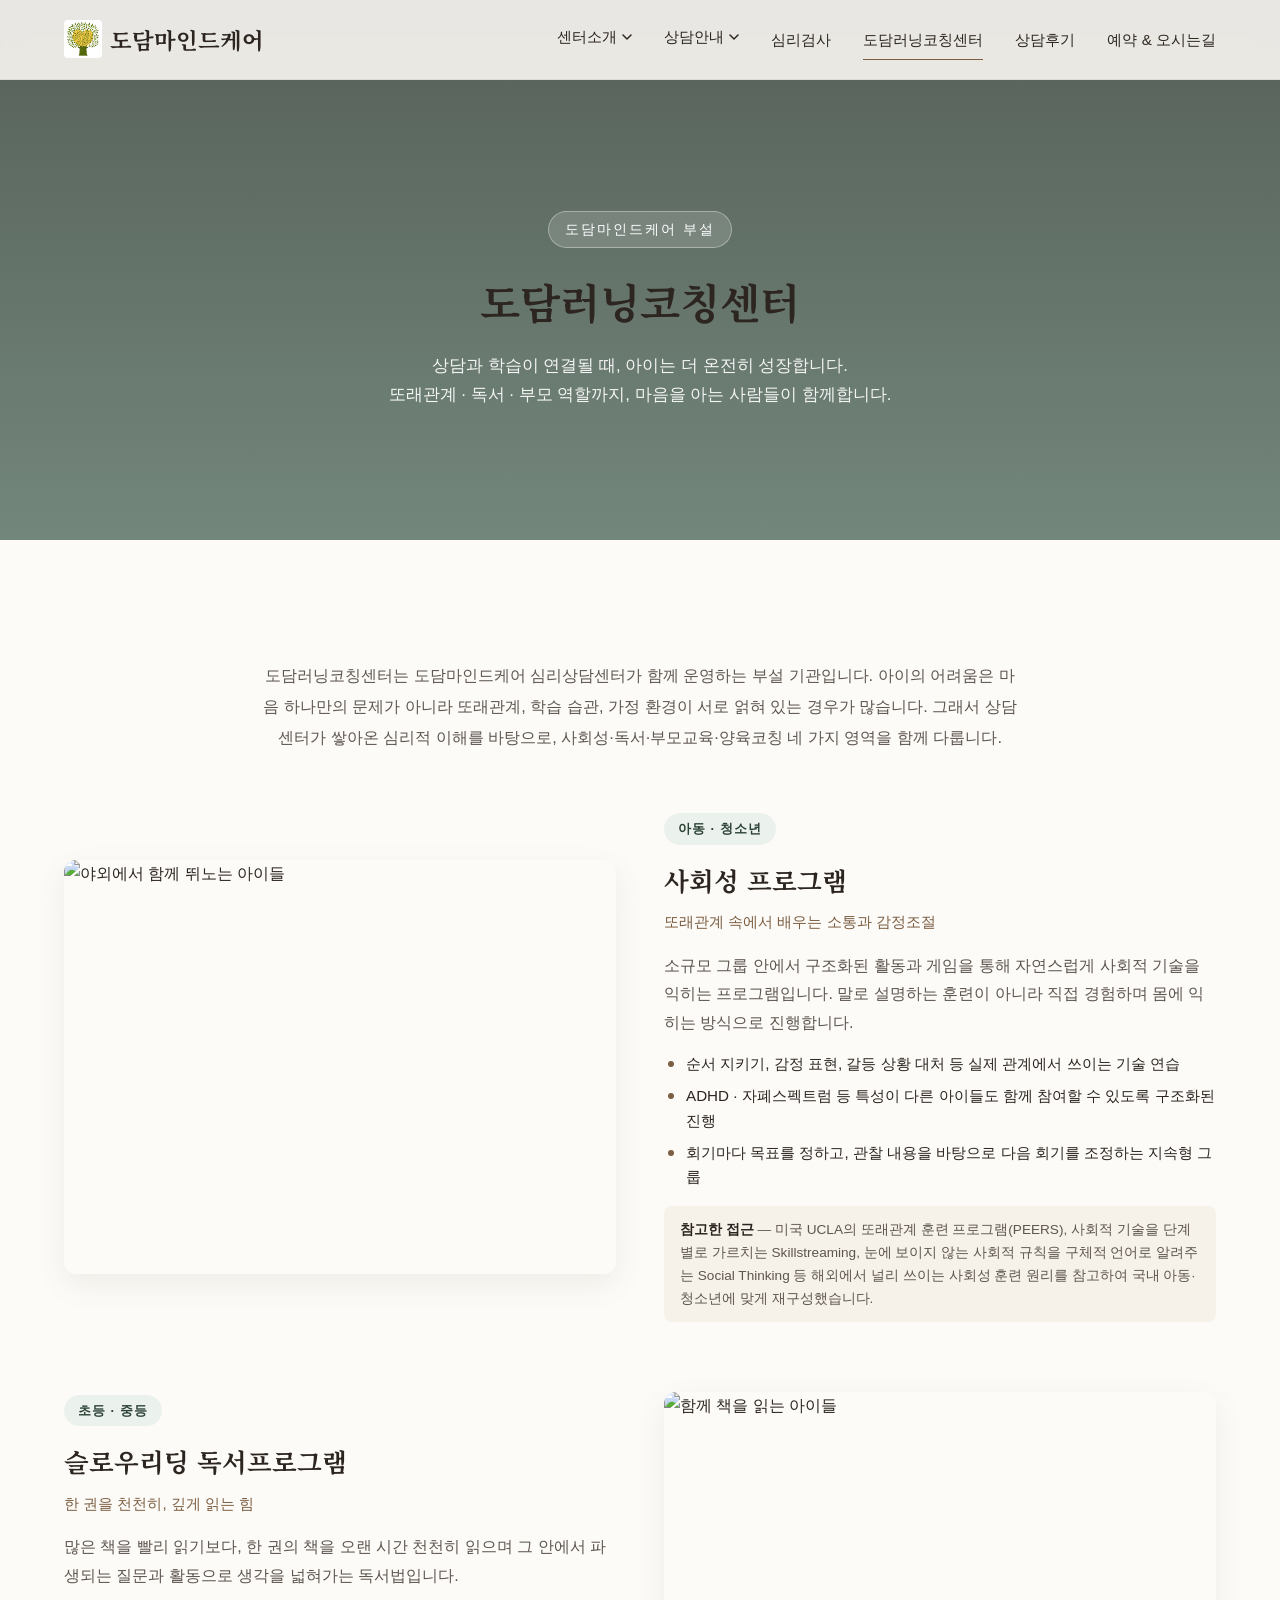
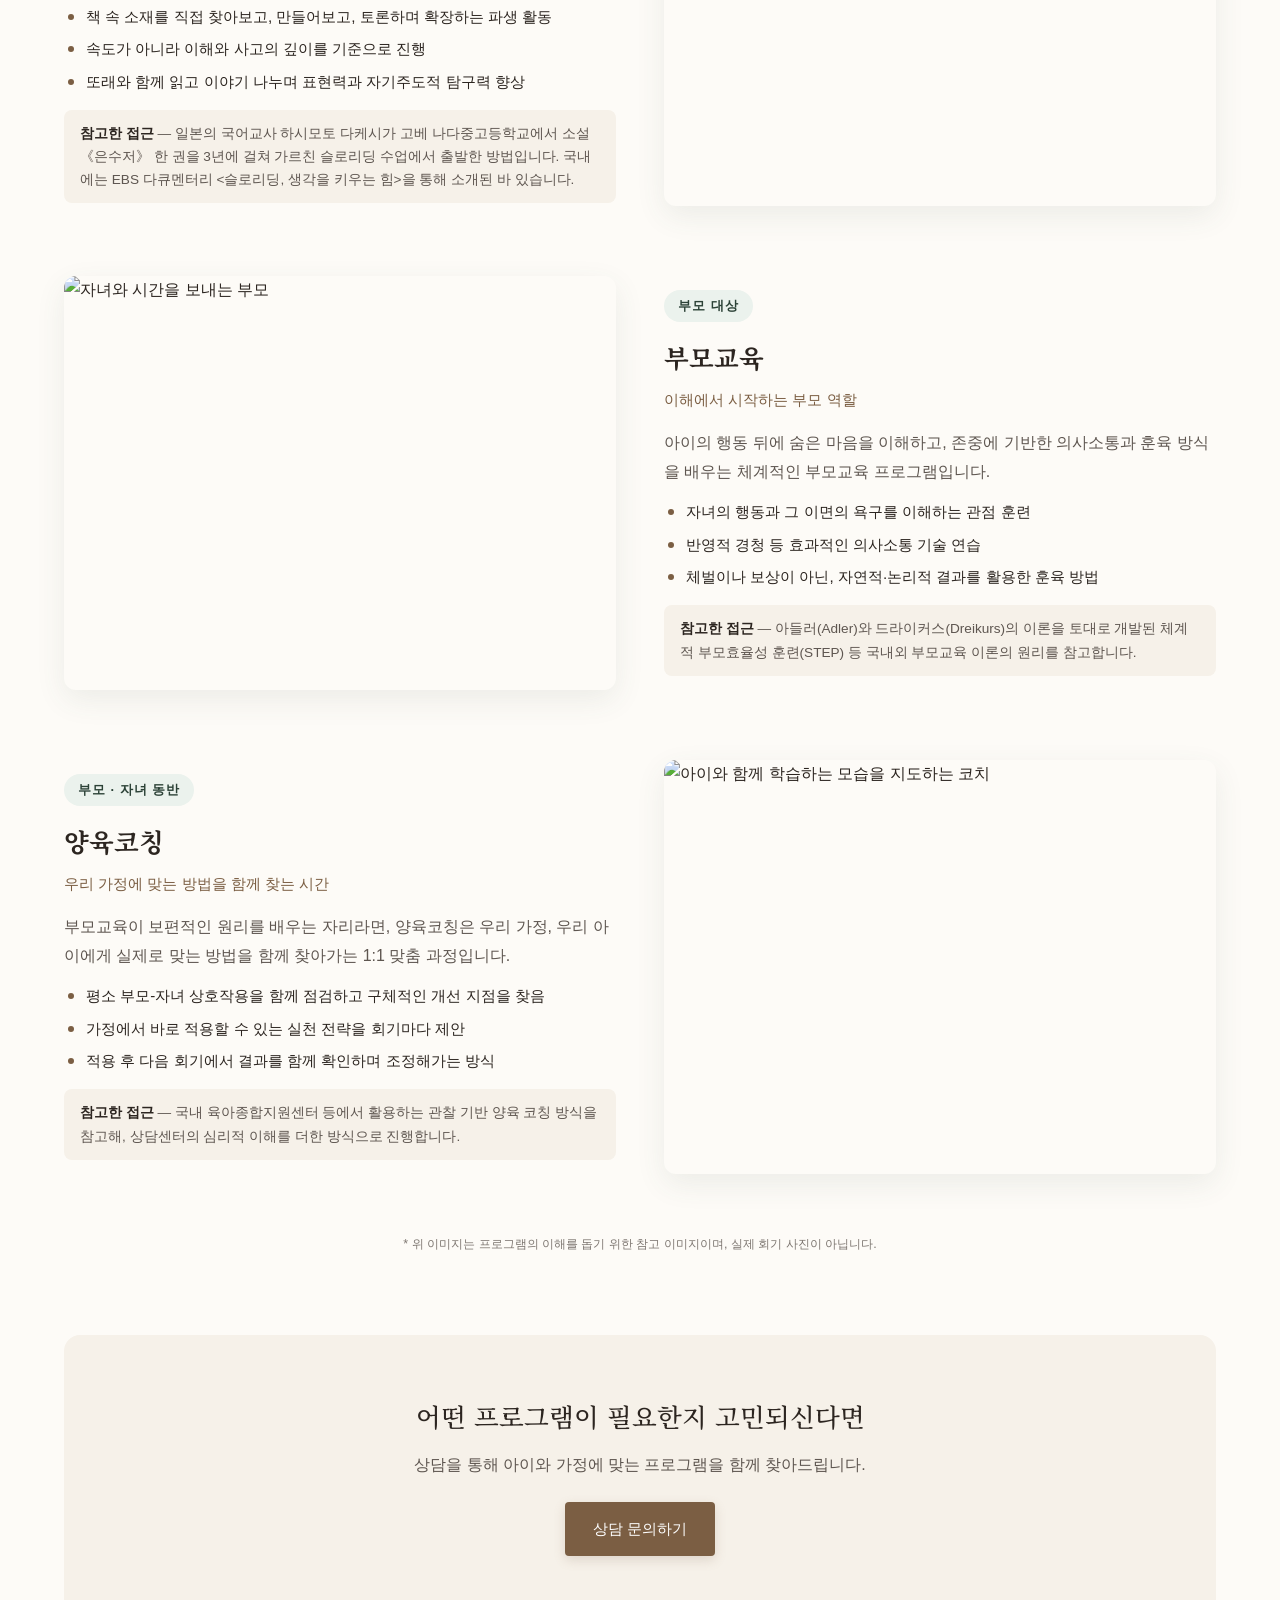
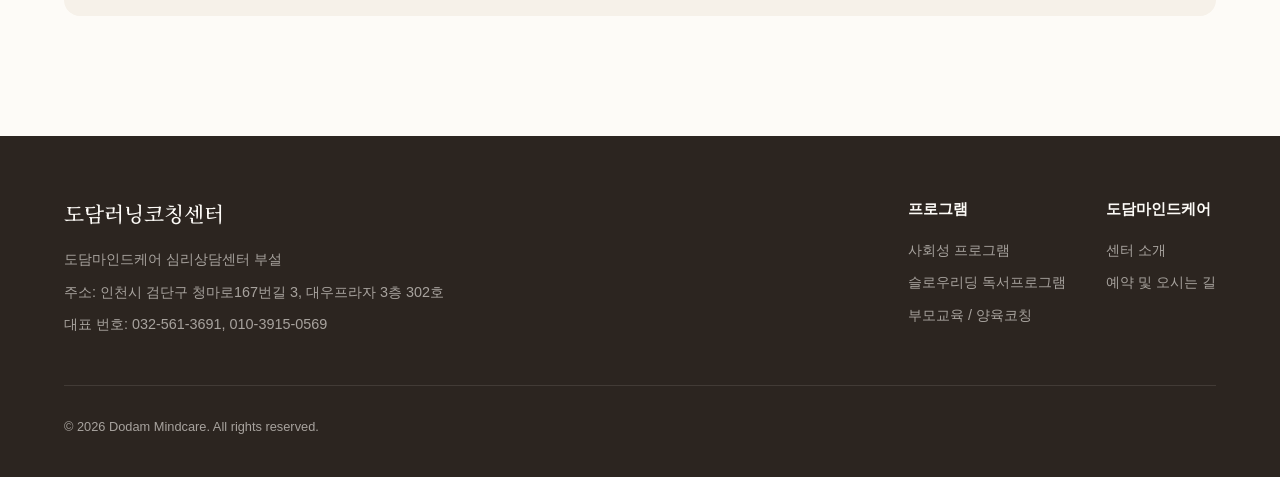
==== learning-coaching/index.html @ 76ae0600 "Add 도담러닝코칭센터 as an affiliate sub-page New page at learning-coaching/index.html introducing the affil" ====
<!DOCTYPE html>
<html lang="ko">
<head>
  <meta charset="UTF-8">
  <meta name="viewport" content="width=device-width, initial-scale=1.0">
  <title>도담러닝코칭센터 | 도담마인드케어 부설</title>
  <meta name="description" content="도담마인드케어 부설 도담러닝코칭센터 - 사회성 프로그램, 슬로우리딩 독서프로그램, 부모교육, 양육코칭">
  <link rel="preconnect" href="https://fonts.googleapis.com">
  <link rel="stylesheet" href="../css/style.css">
  <style>
    .lc-hero {
      height: 60vh;
      min-height: 420px;
      display: flex;
      align-items: center;
      justify-content: center;
      position: relative;
      overflow: hidden;
      padding-top: var(--header-height);
      text-align: center;
    }
    .lc-hero::before {
      content: '';
      position: absolute;
      inset: 0;
      background-image: linear-gradient(rgba(38, 52, 44, 0.78), rgba(62, 90, 76, 0.72)),
                        url('https://images.unsplash.com/photo-1509062522246-3755977927d7?q=80&w=1600&auto=format&fit=crop');
      background-size: cover;
      background-position: center;
    }
    .lc-hero-content {
      position: relative;
      z-index: 1;
      color: #fff;
      max-width: 720px;
      padding: 0 24px;
    }
    .lc-eyebrow {
      display: inline-block;
      font-size: 0.85rem;
      letter-spacing: 2px;
      background: rgba(255,255,255,0.15);
      border: 1px solid rgba(255,255,255,0.35);
      padding: 6px 16px;
      border-radius: 999px;
      margin-bottom: 18px;
      backdrop-filter: blur(4px);
    }
    .lc-hero h1 {
      font-family: 'Noto Serif KR', serif;
      font-size: 2.6rem;
      font-weight: 700;
      margin-bottom: 16px;
      text-wrap: balance;
    }
    .lc-hero p {
      font-size: 1.05rem;
      line-height: 1.7;
      color: rgba(255,255,255,0.92);
    }
    .lc-intro {
      max-width: 760px;
      margin: 0 auto;
      text-align: center;
      color: var(--text-muted);
      font-size: 1.02rem;
      line-height: 1.9;
    }
    .lc-programs {
      display: flex;
      flex-direction: column;
      gap: 70px;
      margin-top: 60px;
    }
    .lc-program {
      display: grid;
      grid-template-columns: 1fr 1fr;
      gap: 48px;
      align-items: center;
    }
    .lc-program.reverse .lc-program-media { order: 2; }
    .lc-program.reverse .lc-program-body { order: 1; }
    .lc-program-media img {
      width: 100%;
      aspect-ratio: 4/3;
      object-fit: cover;
      border-radius: 12px;
      box-shadow: var(--shadow-md);
    }
    .lc-program-tag {
      display: inline-block;
      font-size: 0.8rem;
      font-weight: 600;
      letter-spacing: 1px;
      color: var(--color-sage-dark);
      background: var(--color-sage-light);
      padding: 5px 14px;
      border-radius: 999px;
      margin-bottom: 14px;
    }
    .lc-program-body h3 {
      font-size: 1.6rem;
      font-weight: 700;
      margin-bottom: 6px;
    }
    .lc-program-body .lc-program-sub {
      color: var(--color-wood);
      font-size: 0.95rem;
      font-weight: 500;
      margin-bottom: 16px;
    }
    .lc-program-body p {
      color: var(--text-muted);
      line-height: 1.8;
      margin-bottom: 14px;
    }
    .lc-program-body ul {
      list-style: none;
      padding: 0;
      margin: 0;
    }
    .lc-program-body ul li {
      position: relative;
      padding-left: 22px;
      margin-bottom: 8px;
      color: var(--text-main);
      font-size: 0.95rem;
      line-height: 1.6;
    }
    .lc-program-body ul li::before {
      content: '';
      position: absolute;
      left: 4px;
      top: 9px;
      width: 6px;
      height: 6px;
      border-radius: 50%;
      background-color: var(--color-wood);
    }
    .lc-basis {
      margin-top: 16px;
      padding: 12px 16px;
      background: var(--bg-secondary);
      border-radius: 8px;
      font-size: 0.85rem;
      color: var(--text-muted);
      line-height: 1.7;
    }
    .lc-basis strong { color: var(--text-main); }
    .lc-cta {
      text-align: center;
      margin-top: 80px;
      padding: 60px 24px;
      background: var(--bg-secondary);
      border-radius: 16px;
    }
    .lc-cta h2 {
      font-size: 1.6rem;
      margin-bottom: 12px;
    }
    .lc-cta p {
      color: var(--text-muted);
      margin-bottom: 24px;
    }
    .lc-image-note {
      text-align: center;
      color: var(--text-muted);
      font-size: 0.78rem;
      margin-top: 60px;
      opacity: 0.8;
    }
    @media (max-width: 860px) {
      .lc-program {
        grid-template-columns: 1fr;
      }
      .lc-program.reverse .lc-program-media,
      .lc-program.reverse .lc-program-body {
        order: initial;
      }
      .lc-hero h1 { font-size: 2rem; }
    }
  </style>
</head>
<body>

  <!-- Header / Navigation -->
  <header class="header" id="header">
    <div class="container">
      <div class="brand-group">
        <button class="nav-toggle" id="nav-toggle" aria-label="메뉴 열기">
          <svg width="24" height="24" viewBox="0 0 24 24" fill="none" stroke="currentColor" stroke-width="2" stroke-linecap="round" stroke-linejoin="round"><line x1="3" y1="12" x2="21" y2="12"/><line x1="3" y1="6" x2="21" y2="6"/><line x1="3" y1="18" x2="21" y2="18"/></svg>
        </button>
        <a href="../index.html#hero" class="logo">
          <img src="../logo.png" alt="도담마인드케어 로고" style="height: 38px; width: auto; object-fit: contain; border-radius: 4px;">
          도담마인드케어
        </a>
      </div>
      <nav class="nav" id="nav-menu">
        <div class="nav-group">
          <button type="button" class="nav-group-toggle" aria-expanded="false" aria-haspopup="true">
            센터소개
            <svg class="nav-caret" width="10" height="6" viewBox="0 0 10 6" fill="none"><path d="M1 1l4 4 4-4" stroke="currentColor" stroke-width="1.5" stroke-linecap="round" stroke-linejoin="round"/></svg>
          </button>
          <div class="nav-dropdown">
            <a href="../index.html#intro" class="nav-link nav-dropdown-link">센터소개</a>
            <a href="../index.html#difference" class="nav-link nav-dropdown-link">도담의 차별점</a>
            <a href="../index.html#approach" class="nav-link nav-dropdown-link">상담 접근 방식</a>
            <a href="../index.html#team" class="nav-link nav-dropdown-link">상담진 소개</a>
            <a href="../index.html#gallery" class="nav-link nav-dropdown-link">공간 소개</a>
          </div>
        </div>
        <div class="nav-group">
          <button type="button" class="nav-group-toggle" aria-expanded="false" aria-haspopup="true">
            상담안내
            <svg class="nav-caret" width="10" height="6" viewBox="0 0 10 6" fill="none"><path d="M1 1l4 4 4-4" stroke="currentColor" stroke-width="1.5" stroke-linecap="round" stroke-linejoin="round"/></svg>
          </button>
          <div class="nav-dropdown">
            <a href="../index.html#services" class="nav-link nav-dropdown-link">상담 영역</a>
            <a href="../index.html#program" class="nav-link nav-dropdown-link">프로그램 · 강좌 · 독서모임</a>
          </div>
        </div>
        <a href="../index.html#test" class="nav-link">심리검사</a>
        <a href="index.html" class="nav-link active">도담러닝코칭센터</a>
        <a href="../index.html#reviews" class="nav-link">상담후기</a>
        <a href="../index.html#contact" class="nav-link">예약 & 오시는길</a>
      </nav>
    </div>
  </header>

  <!-- Hero -->
  <section class="lc-hero">
    <div class="lc-hero-content">
      <span class="lc-eyebrow">도담마인드케어 부설</span>
      <h1>도담러닝코칭센터</h1>
      <p>상담과 학습이 연결될 때, 아이는 더 온전히 성장합니다.<br>
      또래관계 · 독서 · 부모 역할까지, 마음을 아는 사람들이 함께합니다.</p>
    </div>
  </section>

  <!-- 소개 -->
  <section class="section">
    <div class="container">
      <div class="lc-intro">
        <p>
          도담러닝코칭센터는 도담마인드케어 심리상담센터가 함께 운영하는 부설 기관입니다.
          아이의 어려움은 마음 하나만의 문제가 아니라 또래관계, 학습 습관, 가정 환경이 서로 얽혀 있는 경우가 많습니다.
          그래서 상담센터가 쌓아온 심리적 이해를 바탕으로, 사회성·독서·부모교육·양육코칭 네 가지 영역을 함께 다룹니다.
        </p>
      </div>

      <div class="lc-programs">

        <!-- 1. 사회성 프로그램 -->
        <div class="lc-program">
          <div class="lc-program-media">
            <img src="https://images.unsplash.com/photo-1560264280-88b68371db39?q=80&w=1000&auto=format&fit=crop" alt="야외에서 함께 뛰노는 아이들">
          </div>
          <div class="lc-program-body">
            <span class="lc-program-tag">아동 · 청소년</span>
            <h3>사회성 프로그램</h3>
            <p class="lc-program-sub">또래관계 속에서 배우는 소통과 감정조절</p>
            <p>
              소규모 그룹 안에서 구조화된 활동과 게임을 통해 자연스럽게 사회적 기술을 익히는 프로그램입니다.
              말로 설명하는 훈련이 아니라 직접 경험하며 몸에 익히는 방식으로 진행합니다.
            </p>
            <ul>
              <li>순서 지키기, 감정 표현, 갈등 상황 대처 등 실제 관계에서 쓰이는 기술 연습</li>
              <li>ADHD · 자폐스펙트럼 등 특성이 다른 아이들도 함께 참여할 수 있도록 구조화된 진행</li>
              <li>회기마다 목표를 정하고, 관찰 내용을 바탕으로 다음 회기를 조정하는 지속형 그룹</li>
            </ul>
            <div class="lc-basis">
              <strong>참고한 접근</strong> — 미국 UCLA의 또래관계 훈련 프로그램(PEERS), 사회적 기술을 단계별로 가르치는 Skillstreaming, 눈에 보이지 않는 사회적 규칙을 구체적 언어로 알려주는 Social Thinking 등 해외에서 널리 쓰이는 사회성 훈련 원리를 참고하여 국내 아동·청소년에 맞게 재구성했습니다.
            </div>
          </div>
        </div>

        <!-- 2. 슬로우리딩 독서프로그램 -->
        <div class="lc-program reverse">
          <div class="lc-program-media">
            <img src="https://images.unsplash.com/photo-1476234251651-f353703a034d?q=80&w=1000&auto=format&fit=crop" alt="함께 책을 읽는 아이들">
          </div>
          <div class="lc-program-body">
            <span class="lc-program-tag">초등 · 중등</span>
            <h3>슬로우리딩 독서프로그램</h3>
            <p class="lc-program-sub">한 권을 천천히, 깊게 읽는 힘</p>
            <p>
              많은 책을 빨리 읽기보다, 한 권의 책을 오랜 시간 천천히 읽으며 그 안에서 파생되는
              질문과 활동으로 생각을 넓혀가는 독서법입니다.
            </p>
            <ul>
              <li>책 속 소재를 직접 찾아보고, 만들어보고, 토론하며 확장하는 파생 활동</li>
              <li>속도가 아니라 이해와 사고의 깊이를 기준으로 진행</li>
              <li>또래와 함께 읽고 이야기 나누며 표현력과 자기주도적 탐구력 향상</li>
            </ul>
            <div class="lc-basis">
              <strong>참고한 접근</strong> — 일본의 국어교사 하시모토 다케시가 고베 나다중고등학교에서 소설 《은수저》 한 권을 3년에 걸쳐 가르친 슬로리딩 수업에서 출발한 방법입니다. 국내에는 EBS 다큐멘터리 &lt;슬로리딩, 생각을 키우는 힘&gt;을 통해 소개된 바 있습니다.
            </div>
          </div>
        </div>

        <!-- 3. 부모교육 -->
        <div class="lc-program">
          <div class="lc-program-media">
            <img src="https://images.unsplash.com/photo-1476703993599-0035a21b17a9?q=80&w=1000&auto=format&fit=crop" alt="자녀와 시간을 보내는 부모">
          </div>
          <div class="lc-program-body">
            <span class="lc-program-tag">부모 대상</span>
            <h3>부모교육</h3>
            <p class="lc-program-sub">이해에서 시작하는 부모 역할</p>
            <p>
              아이의 행동 뒤에 숨은 마음을 이해하고, 존중에 기반한 의사소통과 훈육 방식을 배우는
              체계적인 부모교육 프로그램입니다.
            </p>
            <ul>
              <li>자녀의 행동과 그 이면의 욕구를 이해하는 관점 훈련</li>
              <li>반영적 경청 등 효과적인 의사소통 기술 연습</li>
              <li>체벌이나 보상이 아닌, 자연적·논리적 결과를 활용한 훈육 방법</li>
            </ul>
            <div class="lc-basis">
              <strong>참고한 접근</strong> — 아들러(Adler)와 드라이커스(Dreikurs)의 이론을 토대로 개발된 체계적 부모효율성 훈련(STEP) 등 국내외 부모교육 이론의 원리를 참고합니다.
            </div>
          </div>
        </div>

        <!-- 4. 양육코칭 -->
        <div class="lc-program reverse">
          <div class="lc-program-media">
            <img src="https://images.unsplash.com/photo-1544776193-352d25ca82cd?q=80&w=1000&auto=format&fit=crop" alt="아이와 함께 학습하는 모습을 지도하는 코치"></div>
          <div class="lc-program-body">
            <span class="lc-program-tag">부모 · 자녀 동반</span>
            <h3>양육코칭</h3>
            <p class="lc-program-sub">우리 가정에 맞는 방법을 함께 찾는 시간</p>
            <p>
              부모교육이 보편적인 원리를 배우는 자리라면, 양육코칭은 우리 가정, 우리 아이에게
              실제로 맞는 방법을 함께 찾아가는 1:1 맞춤 과정입니다.
            </p>
            <ul>
              <li>평소 부모-자녀 상호작용을 함께 점검하고 구체적인 개선 지점을 찾음</li>
              <li>가정에서 바로 적용할 수 있는 실천 전략을 회기마다 제안</li>
              <li>적용 후 다음 회기에서 결과를 함께 확인하며 조정해가는 방식</li>
            </ul>
            <div class="lc-basis">
              <strong>참고한 접근</strong> — 국내 육아종합지원센터 등에서 활용하는 관찰 기반 양육 코칭 방식을 참고해, 상담센터의 심리적 이해를 더한 방식으로 진행합니다.
            </div>
          </div>
        </div>

      </div>

      <p class="lc-image-note">* 위 이미지는 프로그램의 이해를 돕기 위한 참고 이미지이며, 실제 회기 사진이 아닙니다.</p>

      <div class="lc-cta">
        <h2>어떤 프로그램이 필요한지 고민되신다면</h2>
        <p>상담을 통해 아이와 가정에 맞는 프로그램을 함께 찾아드립니다.</p>
        <a href="../index.html#contact" class="btn btn-primary">상담 문의하기</a>
      </div>

    </div>
  </section>

  <!-- 푸터 -->
  <footer class="footer">
    <div class="container">
      <div class="footer-top">
        <div class="footer-info">
          <h2>도담러닝코칭센터</h2>
          <p>도담마인드케어 심리상담센터 부설</p>
          <p>주소: 인천시 검단구 청마로167번길 3, 대우프라자 3층 302호</p>
          <p>대표 번호: 032-561-3691, 010-3915-0569</p>
        </div>
        <div class="footer-links">
          <div class="footer-link-group">
            <h4>프로그램</h4>
            <ul>
              <li><a href="#">사회성 프로그램</a></li>
              <li><a href="#">슬로우리딩 독서프로그램</a></li>
              <li><a href="#">부모교육 / 양육코칭</a></li>
            </ul>
          </div>
          <div class="footer-link-group">
            <h4>도담마인드케어</h4>
            <ul>
              <li><a href="../index.html#intro">센터 소개</a></li>
              <li><a href="../index.html#contact">예약 및 오시는 길</a></li>
            </ul>
          </div>
        </div>
      </div>
      <div class="footer-bottom">
        <p>&copy; 2026 Dodam Mindcare. All rights reserved.</p>
      </div>
    </div>
  </footer>

  <script>
    document.addEventListener('DOMContentLoaded', () => {
      const header = document.getElementById('header');
      const navMenu = document.getElementById('nav-menu');
      const navToggle = document.getElementById('nav-toggle');
      const navLinks = document.querySelectorAll('.nav-link');
      const navGroups = document.querySelectorAll('.nav-group');

      function closeNavGroups() {
        navGroups.forEach(g => {
          g.classList.remove('open');
          g.querySelector('.nav-group-toggle')?.setAttribute('aria-expanded', 'false');
        });
      }

      window.addEventListener('scroll', () => {
        header.classList.toggle('scrolled', window.scrollY > 50);
      });

      if (navToggle) {
        navToggle.addEventListener('click', () => {
          navMenu.classList.toggle('active');
          navToggle.classList.toggle('active');
          closeNavGroups();
        });
      }

      navLinks.forEach(link => {
        link.addEventListener('click', () => {
          navMenu.classList.remove('active');
          navToggle.classList.remove('active');
          closeNavGroups();
        });
      });

      navGroups.forEach(group => {
        const toggle = group.querySelector('.nav-group-toggle');
        if (!toggle) return;
        toggle.addEventListener('click', (e) => {
          e.stopPropagation();
          const isOpen = group.classList.contains('open');
          closeNavGroups();
          if (!isOpen) {
            group.classList.add('open');
            toggle.setAttribute('aria-expanded', 'true');
          }
        });
      });

      document.addEventListener('click', (e) => {
        if (!e.target.closest('.nav-group')) closeNavGroups();
      });
    });
  </script>
</body>
</html>
---- css/style.css ----
@import url('https://fonts.googleapis.com/css2?family=Noto+Serif+KR:wght@300;400;500;600;700&family=Outfit:wght@300;400;500;600&family=Pretendard:wght@300;400;500;600;700&display=swap');

:root {
  /* Color Palette - Refined & Vivid Ivory/Sage/Wood System */
  --bg-primary: #FDFBF7;      /* Bright Warm Ivory */
  --bg-secondary: #F6F1E9;    /* Rich Sand Ivory */
  --bg-white: #FFFFFF;        /* Pure White */
  --text-main: #2C2520;       /* Warm Dark Espresso */
  --text-muted: #5E5650;      /* Soft Charcoal Brown */
  --color-wood: #7B5E43;       /* Lauan Wood Brown */
  --color-wood-light: #A38873; /* Soft Lauan Wood */
  --color-wood-dark: #58412E;  /* Deep Lauan Wood */
  --color-sage: #3E5A4C;       /* Rich Forest Sage Green */
  --color-sage-light: #EBF2ED; /* Soft Sage Tint */
  --color-sage-dark: #2C4237;  /* Deep Sage */
  
  /* Shadow & Transition */
  --shadow-sm: 0 4px 12px rgba(92, 70, 55, 0.05);
  --shadow-md: 0 10px 30px rgba(62, 90, 76, 0.09);
  --shadow-lg: 0 18px 40px rgba(62, 90, 76, 0.14);
  --transition-smooth: all 0.4s cubic-bezier(0.25, 0.8, 0.25, 1);
  --transition-fast: all 0.2s ease;
  
  /* Layout */
  --max-width: 1200px;
  --header-height: 80px;
}

/* Reset Styles */
* {
  margin: 0;
  padding: 0;
  box-sizing: border-box;
  -webkit-font-smoothing: antialiased;
  -moz-osx-font-smoothing: grayscale;
}

html {
  scroll-behavior: auto;
  font-size: 16px;
}

body {
  background-color: var(--bg-primary);
  color: var(--text-main);
  font-family: 'Pretendard', sans-serif;
  line-height: 1.7;
  overflow-x: hidden;
}

h1, h2, h3, h4, h5, h6 {
  font-family: 'Noto Serif KR', serif;
  font-weight: 500;
  color: var(--text-main);
}

a {
  text-decoration: none;
  color: inherit;
  transition: var(--transition-fast);
}

button {
  background: none;
  border: none;
  cursor: pointer;
  font-family: inherit;
  outline: none;
}

img {
  max-width: 100%;
  height: auto;
  display: block;
}

/* Scrollbar Customization */
::-webkit-scrollbar {
  width: 8px;
}
::-webkit-scrollbar-track {
  background: var(--bg-primary);
}
::-webkit-scrollbar-thumb {
  background: var(--color-wood-light);
  border-radius: 4px;
}
::-webkit-scrollbar-thumb:hover {
  background: var(--color-wood);
}

/* Layout Utilities */
.container {
  max-width: var(--max-width);
  margin: 0 auto;
  padding: 0 24px;
  width: 100%;
}

.section {
  padding: 120px 0;
  position: relative;
}

.section-dark {
  background-color: var(--bg-secondary);
}

.section-title-wrapper {
  text-align: center;
  margin-bottom: 60px;
}

.section-subtitle {
  font-family: 'Outfit', sans-serif;
  font-size: 0.9rem;
  text-transform: uppercase;
  letter-spacing: 3px;
  color: var(--color-wood);
  margin-bottom: 12px;
  display: block;
  font-weight: 500;
}

.section-title {
  font-size: 2.2rem;
  font-weight: 600;
  position: relative;
  display: inline-block;
  padding-bottom: 16px;
}

.section-title::after {
  content: '';
  position: absolute;
  bottom: 0;
  left: 50%;
  transform: translateX(-50%);
  width: 40px;
  height: 2px;
  background-color: var(--color-wood);
}

/* Base Buttons */
.btn {
  display: inline-flex;
  align-items: center;
  justify-content: center;
  padding: 14px 28px;
  font-size: 0.95rem;
  font-weight: 500;
  border-radius: 4px;
  transition: var(--transition-smooth);
  gap: 8px;
}

.btn-primary {
  background-color: var(--color-wood);
  color: var(--bg-white);
  box-shadow: 0 4px 12px rgba(130, 100, 81, 0.2);
}

.btn-primary:hover {
  background-color: var(--color-wood-dark);
  transform: translateY(-2px);
  box-shadow: 0 6px 18px rgba(92, 70, 55, 0.3);
}

.btn-secondary {
  border: 1px solid var(--color-wood);
  color: var(--color-wood);
  background-color: transparent;
}

.btn-secondary:hover {
  background-color: var(--color-wood);
  color: var(--bg-white);
  transform: translateY(-2px);
}

.btn-sage {
  background-color: var(--color-sage);
  color: var(--bg-white);
  box-shadow: 0 4px 12px rgba(74, 96, 85, 0.2);
}

.btn-sage:hover {
  background-color: var(--color-sage-dark);
  transform: translateY(-2px);
  box-shadow: 0 6px 18px rgba(53, 71, 62, 0.3);
}

/* Header / Navigation */
.header {
  position: fixed;
  top: 0;
  left: 0;
  width: 100%;
  height: var(--header-height);
  z-index: 1000;
  background-color: rgba(250, 247, 242, 0.9);
  backdrop-filter: blur(10px);
  border-bottom: 1px solid rgba(130, 100, 81, 0.1);
  transition: var(--transition-smooth);
}

.header.scrolled {
  height: 70px;
  background-color: var(--bg-white);
  box-shadow: var(--shadow-sm);
}

.header .container {
  display: flex;
  justify-content: space-between;
  align-items: center;
  height: 100%;
}

.brand-group {
  display: flex;
  align-items: center;
  gap: 12px;
}

.logo {
  font-family: 'Noto Serif KR', serif;
  font-size: 1.4rem;
  font-weight: 700;
  color: var(--text-main);
  display: flex;
  align-items: center;
  gap: 8px;
}

.logo img {
  height: 32px;
}

.nav {
  display: flex;
  gap: 32px;
}

.nav-link {
  font-size: 0.95rem;
  color: var(--text-main);
  font-weight: 500;
  position: relative;
  padding: 8px 0;
}

.nav-link::after {
  content: '';
  position: absolute;
  bottom: 0;
  left: 0;
  width: 0;
  height: 1.5px;
  background-color: var(--color-wood);
  transition: var(--transition-fast);
}

.nav-link:hover::after,
.nav-link.active::after {
  width: 100%;
}

.nav-group {
  position: relative;
}

.nav-group-toggle {
  background: none;
  border: none;
  font-family: inherit;
  font-size: 0.95rem;
  font-weight: 500;
  color: var(--text-main);
  cursor: pointer;
  display: inline-flex;
  align-items: center;
  gap: 5px;
  padding: 8px 0;
  position: relative;
}

.nav-group-toggle::after {
  content: '';
  position: absolute;
  bottom: 0;
  left: 0;
  width: 0;
  height: 1.5px;
  background-color: var(--color-wood);
  transition: var(--transition-fast);
}

.nav-group-toggle:hover::after,
.nav-group-toggle.active::after {
  width: 100%;
}

.nav-caret {
  transition: var(--transition-fast);
  flex-shrink: 0;
}

.nav-group.open .nav-caret {
  transform: rotate(180deg);
}

.nav-dropdown {
  position: absolute;
  top: calc(100% + 14px);
  left: 50%;
  transform: translateX(-50%) translateY(-6px);
  min-width: 200px;
  background-color: var(--bg-white);
  border-radius: 10px;
  box-shadow: var(--shadow-lg);
  border: 1px solid rgba(123, 94, 67, 0.1);
  padding: 8px;
  display: flex;
  flex-direction: column;
  gap: 2px;
  opacity: 0;
  visibility: hidden;
  transition: opacity 0.2s ease, transform 0.2s ease, visibility 0.2s ease;
  z-index: 998;
}

.nav-dropdown-link {
  padding: 10px 14px;
  border-radius: 6px;
  white-space: nowrap;
}

.nav-dropdown-link::after {
  display: none;
}

.nav-dropdown-link:hover,
.nav-dropdown-link.active {
  background-color: var(--color-sage-light);
  color: var(--color-sage-dark);
}

@media (min-width: 769px) {
  .nav-group:hover .nav-dropdown,
  .nav-group.open .nav-dropdown {
    opacity: 1;
    visibility: visible;
    transform: translateX(-50%) translateY(0);
  }
}

.nav-toggle {
  display: none;
  font-size: 1.5rem;
  color: var(--text-main);
}

/* Hero Section */
.hero {
  height: 100vh;
  min-height: 700px;
  display: flex;
  align-items: center;
  justify-content: center;
  position: relative;
  background-color: var(--bg-secondary);
  overflow: hidden;
  padding-top: var(--header-height);
}

/* Hero Section with Warm Atmosphere Photo & Sage Overlay */
.hero::before {
  content: '';
  position: absolute;
  top: 0;
  left: 0;
  width: 100%;
  height: 100%;
  background-image: linear-gradient(rgba(38, 52, 44, 0.75), rgba(62, 90, 76, 0.68)), 
                    url('https://images.unsplash.com/photo-1586023492125-27b2c045efd7?q=80&w=1600&auto=format&fit=crop');
  background-size: cover;
  background-position: center;
  z-index: 1;
}

.hero-content {
  position: relative;
  z-index: 2;
  text-align: center;
  max-width: 800px;
}

.hero-tagline {
  font-family: 'Outfit', sans-serif;
  font-size: 1.1rem;
  letter-spacing: 5px;
  color: #E2EFE7;
  margin-bottom: 24px;
  text-transform: uppercase;
  display: block;
  font-weight: 600;
}

.hero h1 {
  font-size: 3.5rem;
  line-height: 1.35;
  font-weight: 700;
  margin-bottom: 28px;
  word-break: keep-all;
  color: #FFFFFF;
  text-shadow: 0 2px 10px rgba(0, 0, 0, 0.2);
}

.hero-desc {
  font-size: 1.2rem;
  color: rgba(255, 255, 255, 0.92);
  margin-bottom: 40px;
  word-break: keep-all;
  font-weight: 300;
  text-shadow: 0 1px 5px rgba(0, 0, 0, 0.15);
}

.hero-actions {
  display: flex;
  gap: 16px;
  justify-content: center;
}

.scroll-down {
  position: absolute;
  bottom: 40px;
  left: 50%;
  transform: translateX(-50%);
  z-index: 2;
  display: flex;
  flex-direction: column;
  align-items: center;
  gap: 8px;
  font-size: 0.8rem;
  color: var(--text-muted);
  letter-spacing: 2px;
  text-transform: uppercase;
}

.scroll-down-icon {
  width: 20px;
  height: 32px;
  border: 2px solid var(--color-wood-light);
  border-radius: 10px;
  position: relative;
}

.scroll-down-icon::after {
  content: '';
  position: absolute;
  top: 6px;
  left: 50%;
  transform: translateX(-50%);
  width: 4px;
  height: 6px;
  background-color: var(--color-wood);
  border-radius: 2px;
  animation: scrollMouse 1.5s infinite;
}

@keyframes scrollMouse {
  0% { transform: translate(-50%, 0); opacity: 0; }
  50% { opacity: 1; }
  100% { transform: translate(-50%, 12px); opacity: 0; }
}

/* Center Introduction */
.intro {
  background-color: var(--bg-white);
  text-align: center;
}

.intro-content {
  max-width: 800px;
  margin: 0 auto;
}

.intro-desc {
  font-size: 1.1rem;
  color: var(--text-muted);
  word-break: keep-all;
  max-width: 650px;
  margin: 0 auto;
}

/* Dodam Difference (5 Cards) */
.diff-grid {
  display: grid;
  grid-template-columns: repeat(auto-fit, minmax(320px, 1fr));
  gap: 28px;
  margin-top: 40px;
}

.diff-card {
  background-color: var(--bg-white);
  border-radius: 8px;
  padding: 40px 32px;
  box-shadow: var(--shadow-sm);
  border: 1px solid rgba(130, 100, 81, 0.05);
  transition: var(--transition-smooth);
  position: relative;
  overflow: hidden;
}

.diff-card::before {
  content: '';
  position: absolute;
  top: 0;
  left: 0;
  width: 100%;
  height: 4px;
  background-color: var(--color-wood-light);
  transition: var(--transition-smooth);
}

.diff-card:hover {
  transform: translateY(-8px);
  box-shadow: var(--shadow-md);
  border-color: rgba(130, 100, 81, 0.15);
}

.diff-card:hover::before {
  background-color: var(--color-wood);
  height: 6px;
}

.diff-icon-wrapper {
  width: 56px;
  height: 56px;
  border-radius: 4px;
  background-color: var(--bg-primary);
  display: flex;
  align-items: center;
  justify-content: center;
  margin-bottom: 24px;
  color: var(--color-wood);
  transition: var(--transition-smooth);
}

.diff-card:hover .diff-icon-wrapper {
  background-color: var(--color-wood);
  color: var(--bg-white);
}

.diff-card h3 {
  font-size: 1.35rem;
  margin-bottom: 16px;
  color: var(--text-main);
  font-weight: 600;
}

.diff-card p {
  font-size: 0.95rem;
  color: var(--text-muted);
  word-break: keep-all;
}

/* Service Areas (6 Cards) */
.service-grid {
  display: grid;
  grid-template-columns: repeat(auto-fit, minmax(340px, 1fr));
  gap: 30px;
}

.service-card {
  background-color: var(--bg-white);
  border-radius: 8px;
  overflow: hidden;
  box-shadow: var(--shadow-sm);
  transition: var(--transition-smooth);
  display: flex;
  flex-direction: column;
}

.service-card:hover {
  transform: translateY(-6px);
  box-shadow: var(--shadow-lg);
}

.service-img-placeholder {
  height: 200px;
  background-size: cover;
  background-position: center;
  display: flex;
  align-items: center;
  justify-content: center;
  color: var(--bg-white);
  position: relative;
  overflow: hidden;
}

.service-img-placeholder::before {
  content: '';
  position: absolute;
  inset: 0;
  background: linear-gradient(180deg, rgba(62, 90, 76, 0.55) 0%, rgba(38, 52, 44, 0.8) 100%);
  transition: var(--transition-smooth);
}

.service-card:hover .service-img-placeholder::before {
  background: linear-gradient(180deg, rgba(62, 90, 76, 0.4) 0%, rgba(38, 52, 44, 0.65) 100%);
}

.service-img-placeholder svg {
  position: relative;
  z-index: 2;
  color: #FFFFFF;
  filter: drop-shadow(0 3px 10px rgba(0, 0, 0, 0.4));
  transition: var(--transition-smooth);
}

.service-card:hover .service-img-placeholder svg {
  transform: scale(1.1);
}

/* Wooden board frame accent effect */
.service-img-placeholder::after {
  content: '';
  position: absolute;
  bottom: 0;
  left: 0;
  width: 100%;
  height: 4px;
  background: linear-gradient(90deg, var(--color-wood), var(--color-wood-light));
  z-index: 3;
}

.service-info {
  padding: 32px;
  flex-grow: 1;
  display: flex;
  flex-direction: column;
}

.service-tag {
  font-size: 0.75rem;
  font-weight: 600;
  color: var(--color-sage);
  background-color: var(--color-sage-light);
  padding: 4px 10px;
  border-radius: 4px;
  align-self: flex-start;
  margin-bottom: 16px;
  letter-spacing: 1px;
}

.service-card h3 {
  font-size: 1.4rem;
  margin-bottom: 14px;
  font-weight: 600;
}

.service-items {
  list-style: none;
  font-size: 0.95rem;
  color: var(--text-muted);
  display: flex;
  flex-wrap: wrap;
  gap: 8px;
  margin-top: auto;
}

.service-items li {
  background-color: var(--bg-primary);
  padding: 4px 12px;
  border-radius: 20px;
  font-size: 0.85rem;
}

/* Founder & Staff Profile */
.profile-section {
  background-color: var(--bg-white);
}

.profile-flex {
  display: flex;
  flex-direction: column;
  gap: 80px;
}

.profile-card {
  display: flex;
  align-items: center;
  gap: 60px;
}

.profile-card:nth-child(even) {
  flex-direction: row-reverse;
}

.profile-img-frame {
  flex-shrink: 0;
  width: 380px;
  height: 480px;
  border-radius: 6px;
  overflow: hidden;
  position: relative;
  box-shadow: var(--shadow-md);
  border: 1px solid rgba(130, 100, 81, 0.1);
}

/* Wood Frame Border */
.profile-img-frame::after {
  content: '';
  position: absolute;
  top: 15px;
  left: 15px;
  right: 15px;
  bottom: 15px;
  border: 1px solid rgba(255, 255, 255, 0.4);
  pointer-events: none;
  z-index: 2;
}

.profile-img-placeholder {
  width: 100%;
  height: 100%;
  background-color: var(--bg-secondary);
  display: flex;
  flex-direction: column;
  align-items: center;
  justify-content: center;
  color: var(--color-wood-light);
}

.profile-details {
  flex-grow: 1;
}

.profile-role {
  font-size: 0.95rem;
  color: var(--color-wood);
  font-weight: 600;
  letter-spacing: 1px;
  display: block;
  margin-bottom: 8px;
}

.profile-name {
  font-size: 2.2rem;
  font-weight: 600;
  margin-bottom: 24px;
}

.profile-intro {
  font-size: 1.1rem;
  line-height: 1.8;
  color: var(--text-main);
  margin-bottom: 28px;
  word-break: keep-all;
  font-family: 'Noto Serif KR', serif;
}

.profile-history-title {
  font-size: 1rem;
  font-weight: 600;
  margin-bottom: 12px;
  color: var(--color-sage);
  display: flex;
  align-items: center;
  gap: 6px;
}

.profile-history {
  list-style: none;
  font-size: 0.95rem;
  color: var(--text-muted);
}

.profile-history li {
  margin-bottom: 8px;
  position: relative;
  padding-left: 14px;
}

.profile-history li::before {
  content: '•';
  color: var(--color-wood);
  position: absolute;
  left: 0;
}

.profile-intro-more {
  display: block;
  font-family: inherit;
  font-size: 0.8rem;
  color: var(--text-muted);
  margin-top: 6px;
}

.profile-toggle {
  margin-top: 20px;
  border-top: 1px solid rgba(130, 100, 81, 0.15);
  padding-top: 16px;
}

.profile-toggle summary {
  cursor: pointer;
  list-style: none;
  font-size: 0.9rem;
  font-weight: 600;
  color: var(--color-sage);
}

.profile-toggle summary::-webkit-details-marker {
  display: none;
}

.profile-toggle summary::before {
  content: '▸ ';
}

.profile-toggle[open] summary::before {
  content: '▾ ';
}

.profile-toggle-body {
  margin-top: 16px;
}

.profile-field-group {
  margin-bottom: 16px;
}

.profile-field-group h5 {
  font-size: 0.85rem;
  font-weight: 600;
  color: var(--color-wood);
  margin-bottom: 6px;
}

.profile-field-group ul {
  list-style: none;
  font-size: 0.9rem;
  color: var(--text-muted);
}

.profile-field-group li {
  margin-bottom: 6px;
  position: relative;
  padding-left: 14px;
}

.profile-field-group li::before {
  content: '•';
  color: var(--color-wood-light);
  position: absolute;
  left: 0;
}

.profile-philosophy {
  margin: 16px 0 0;
  padding: 16px 20px;
  background-color: var(--bg-primary);
  border-left: 3px solid var(--color-wood);
  font-family: 'Noto Serif KR', serif;
  font-size: 0.95rem;
  line-height: 1.8;
  color: var(--text-main);
}

/* Counseling Approach */
.approach {
  background-color: var(--color-sage);
  color: var(--bg-primary);
}

.approach .section-subtitle {
  color: var(--bg-secondary);
}

.approach .section-title {
  color: var(--bg-white);
}

.approach .section-title::after {
  background-color: var(--bg-secondary);
}

.approach-wrapper {
  display: flex;
  align-items: center;
  gap: 60px;
}

.approach-text {
  flex: 1;
}

.approach-text h3 {
  color: var(--bg-white);
  font-size: 1.8rem;
  line-height: 1.6;
  margin-bottom: 24px;
  font-weight: 500;
  word-break: keep-all;
}

.approach-text p {
  color: rgba(250, 247, 242, 0.85);
  font-size: 1.05rem;
  line-height: 1.8;
  word-break: keep-all;
}

.approach-visual {
  flex: 1;
  display: grid;
  grid-template-columns: 1fr 1fr;
  gap: 20px;
}

.approach-box {
  background-color: rgba(255, 255, 255, 0.08);
  border: 1px solid rgba(255, 255, 255, 0.15);
  border-radius: 8px;
  padding: 30px;
  transition: var(--transition-smooth);
}

.approach-box:hover {
  background-color: rgba(255, 255, 255, 0.12);
  transform: translateY(-4px);
}

.approach-box-num {
  font-family: 'Outfit', sans-serif;
  font-size: 1.5rem;
  color: var(--color-wood-light);
  display: block;
  margin-bottom: 12px;
}

.approach-box h4 {
  color: var(--bg-white);
  font-size: 1.15rem;
  margin-bottom: 12px;
  font-weight: 600;
}

.approach-box p {
  font-size: 0.9rem;
  color: rgba(250, 247, 242, 0.8);
  line-height: 1.6;
}

/* Space / Photo Gallery */
.gallery-filter {
  display: flex;
  justify-content: center;
  gap: 12px;
  margin-bottom: 40px;
  flex-wrap: wrap;
}

.filter-btn {
  background-color: var(--bg-white);
  color: var(--text-muted);
  border: 1px solid rgba(130, 100, 81, 0.15);
  padding: 10px 24px;
  border-radius: 30px;
  font-size: 0.9rem;
  font-weight: 500;
  transition: var(--transition-smooth);
}

.filter-btn.active,
.filter-btn:hover {
  background-color: var(--color-wood);
  color: var(--bg-white);
  border-color: var(--color-wood);
  box-shadow: var(--shadow-sm);
}

.gallery-grid {
  display: grid;
  grid-template-columns: repeat(auto-fill, minmax(280px, 1fr));
  gap: 20px;
  transition: var(--transition-smooth);
}

.gallery-item {
  background-color: var(--bg-white);
  border-radius: 6px;
  overflow: hidden;
  box-shadow: var(--shadow-sm);
  border: 1px solid rgba(130, 100, 81, 0.05);
  cursor: pointer;
  transition: var(--transition-smooth);
  position: relative;
  aspect-ratio: 4/3;
}

.gallery-item::after {
  content: '';
  position: absolute;
  top: 0;
  left: 0;
  width: 100%;
  height: 100%;
  background: rgba(44, 38, 33, 0.4);
  opacity: 0;
  transition: var(--transition-fast);
  display: flex;
  align-items: center;
  justify-content: center;
}

.gallery-item:hover::after {
  opacity: 1;
}

.gallery-item-hover-icon {
  position: absolute;
  top: 50%;
  left: 50%;
  transform: translate(-50%, -50%) scale(0.8);
  color: var(--bg-white);
  font-size: 2rem;
  z-index: 2;
  opacity: 0;
  transition: var(--transition-smooth);
  pointer-events: none;
}

.gallery-item:hover .gallery-item-hover-icon {
  opacity: 1;
  transform: translate(-50%, -50%) scale(1);
}

.gallery-item img {
  width: 100%;
  height: 100%;
  object-fit: cover;
  transition: var(--transition-smooth);
}

.gallery-item:hover img {
  transform: scale(1.05);
}

.gallery-item-info {
  position: absolute;
  bottom: 0;
  left: 0;
  width: 100%;
  padding: 16px 20px;
  background: linear-gradient(transparent, rgba(44, 38, 33, 0.8));
  color: var(--bg-white);
  z-index: 3;
  opacity: 0;
  transform: translateY(10px);
  transition: var(--transition-smooth);
  pointer-events: none;
}

.gallery-item:hover .gallery-item-info {
  opacity: 1;
  transform: translateY(0);
}

.gallery-item-title {
  font-size: 0.95rem;
  font-weight: 500;
}

.gallery-item-cat {
  font-size: 0.75rem;
  opacity: 0.8;
  text-transform: uppercase;
}

/* Lightbox Modal */
.lightbox {
  position: fixed;
  top: 0;
  left: 0;
  width: 100vw;
  height: 100vh;
  background-color: rgba(20, 18, 16, 0.95);
  z-index: 2000;
  display: flex;
  align-items: center;
  justify-content: center;
  opacity: 0;
  pointer-events: none;
  transition: var(--transition-smooth);
}

.lightbox.active {
  opacity: 1;
  pointer-events: all;
}

.lightbox-content {
  position: relative;
  max-width: 90%;
  max-height: 85%;
}

.lightbox-img {
  max-width: 100%;
  max-height: 80vh;
  border-radius: 4px;
  box-shadow: 0 10px 40px rgba(0,0,0,0.5);
  display: block;
}

.lightbox-caption {
  color: rgba(255, 255, 255, 0.8);
  font-size: 1rem;
  text-align: center;
  margin-top: 16px;
}

.lightbox-close {
  position: absolute;
  top: -40px;
  right: 0;
  color: var(--bg-white);
  font-size: 2rem;
  opacity: 0.7;
}

.lightbox-close:hover {
  opacity: 1;
}

.lightbox-btn {
  position: absolute;
  top: 50%;
  transform: translateY(-50%);
  color: var(--bg-white);
  font-size: 2.5rem;
  opacity: 0.5;
  transition: var(--transition-fast);
  padding: 10px;
}

.lightbox-btn:hover {
  opacity: 1;
}

.lightbox-prev {
  left: -60px;
}

.lightbox-next {
  right: -60px;
}

/* Psychological Test Section */
.test-section {
  background-image: linear-gradient(rgba(244, 239, 230, 0.8), rgba(244, 239, 230, 0.8)), 
                    radial-gradient(ellipse at center, rgba(130, 100, 81, 0.08), transparent 70%);
}

.test-wrapper {
  background-color: var(--bg-white);
  border-radius: 12px;
  padding: 60px 40px;
  box-shadow: var(--shadow-md);
  border: 1px solid rgba(130, 100, 81, 0.1);
  display: flex;
  align-items: center;
  justify-content: space-between;
  gap: 40px;
}

.test-text {
  max-width: 600px;
}

.test-text h3 {
  font-size: 1.8rem;
  margin-bottom: 20px;
  font-weight: 600;
}

.test-text p {
  color: var(--text-muted);
  font-size: 1.05rem;
  word-break: keep-all;
}

.test-actions {
  display: flex;
  flex-direction: column;
  gap: 16px;
  flex-shrink: 0;
}

/* Modal Window for Psychological Test Detailed Info & Pricing */
.modal-overlay {
  position: fixed;
  top: 0;
  left: 0;
  width: 100%;
  height: 100%;
  background-color: rgba(44, 38, 33, 0.6);
  backdrop-filter: blur(4px);
  z-index: 1500;
  display: flex;
  align-items: center;
  justify-content: center;
  opacity: 0;
  pointer-events: none;
  transition: var(--transition-smooth);
}

.modal-overlay.active {
  opacity: 1;
  pointer-events: all;
}

.modal-window {
  background-color: var(--bg-primary);
  border-radius: 8px;
  width: 90%;
  max-width: 680px;
  max-height: 85vh;
  overflow-y: auto;
  box-shadow: var(--shadow-lg);
  border: 1px solid rgba(130, 100, 81, 0.15);
  position: relative;
  transform: translateY(20px);
  transition: var(--transition-smooth);
}

.modal-overlay.active .modal-window {
  transform: translateY(0);
}

.modal-header {
  padding: 24px 32px;
  border-bottom: 1px solid rgba(130, 100, 81, 0.1);
  display: flex;
  justify-content: space-between;
  align-items: center;
  position: sticky;
  top: 0;
  background-color: var(--bg-primary);
  z-index: 10;
}

.modal-header h3 {
  font-size: 1.4rem;
  font-weight: 600;
}

.modal-close {
  font-size: 1.5rem;
  color: var(--text-muted);
  transition: var(--transition-fast);
}

.modal-close:hover {
  color: var(--text-main);
}

.modal-body {
  padding: 32px;
}

.modal-body h4 {
  font-size: 1.1rem;
  margin-bottom: 12px;
  color: var(--color-wood);
  font-weight: 600;
}

.modal-body p {
  font-size: 0.95rem;
  color: var(--text-muted);
  margin-bottom: 24px;
}

/* Pricing Table styling */
.price-table {
  width: 100%;
  border-collapse: collapse;
  margin-bottom: 24px;
  background-color: var(--bg-white);
  border-radius: 6px;
  overflow: hidden;
  box-shadow: var(--shadow-sm);
}

.price-table th,
.price-table td {
  padding: 14px 18px;
  text-align: left;
  border-bottom: 1px solid var(--bg-secondary);
}

.price-table th {
  background-color: var(--color-sage);
  color: var(--bg-primary);
  font-weight: 500;
  font-size: 0.95rem;
}

.price-table td {
  font-size: 0.9rem;
}

.price-table tr:last-child td {
  border-bottom: none;
}

.price-table td.price-val {
  font-family: 'Outfit', sans-serif;
  font-weight: 600;
  color: var(--color-wood);
  text-align: right;
}

/* Programs Section */
.program-grid {
  display: grid;
  grid-template-columns: repeat(auto-fit, minmax(260px, 1fr));
  gap: 24px;
}

.program-card {
  background-color: var(--bg-white);
  border-radius: 8px;
  padding: 32px;
  box-shadow: var(--shadow-sm);
  border: 1px solid rgba(130, 100, 81, 0.05);
  transition: var(--transition-smooth);
}

.program-card:hover {
  transform: translateY(-5px);
  box-shadow: var(--shadow-md);
  border-color: rgba(74, 96, 85, 0.2);
}

.program-status {
  display: inline-block;
  font-size: 0.75rem;
  font-weight: 600;
  padding: 3px 8px;
  border-radius: 3px;
  margin-bottom: 16px;
}

.status-coming {
  background-color: var(--color-sage-light);
  color: var(--color-sage);
}

.program-card h3 {
  font-size: 1.25rem;
  margin-bottom: 12px;
  font-weight: 600;
}

.program-card p {
  font-size: 0.9rem;
  color: var(--text-muted);
}

/* Reviews Carousel */
.reviews-slider-container {
  max-width: 900px;
  margin: 0 auto;
  position: relative;
  overflow: hidden;
}

.reviews-wrapper {
  display: flex;
  transition: transform 0.5s cubic-bezier(0.25, 1, 0.5, 1);
  width: 100%;
}

.review-card {
  min-width: 100%;
  padding: 40px 60px;
  background-color: var(--bg-white);
  border-radius: 8px;
  box-shadow: var(--shadow-sm);
  text-align: center;
  position: relative;
  border: 1px solid rgba(130, 100, 81, 0.05);
}

.review-quote-mark {
  font-family: 'Noto Serif KR', serif;
  font-size: 4rem;
  color: rgba(130, 100, 81, 0.15);
  line-height: 1;
  height: 40px;
  margin-bottom: -10px;
}

.review-text {
  font-family: 'Noto Serif KR', serif;
  font-size: 1.15rem;
  line-height: 1.9;
  color: var(--text-main);
  word-break: keep-all;
  margin-bottom: 24px;
}

.review-author {
  font-size: 0.9rem;
  font-weight: 600;
  color: var(--color-wood);
  letter-spacing: 1px;
}

.review-tag {
  font-size: 0.8rem;
  color: var(--text-muted);
  margin-top: 4px;
}

/* Review Arrows */
.review-arrow {
  position: absolute;
  top: 50%;
  transform: translateY(-50%);
  width: 44px;
  height: 44px;
  border-radius: 50%;
  background-color: var(--bg-white);
  border: 1px solid rgba(130, 100, 81, 0.15);
  display: flex;
  align-items: center;
  justify-content: center;
  color: var(--text-muted);
  box-shadow: var(--shadow-sm);
  transition: var(--transition-smooth);
  z-index: 10;
}

.review-arrow:hover {
  background-color: var(--color-wood);
  color: var(--bg-white);
  border-color: var(--color-wood);
}

.review-arrow-prev {
  left: 10px;
}

.review-arrow-next {
  right: 10px;
}

/* Dots pagination */
.review-dots {
  display: flex;
  justify-content: center;
  gap: 8px;
  margin-top: 30px;
}

.review-dot {
  width: 8px;
  height: 8px;
  border-radius: 50%;
  background-color: var(--color-wood-light);
  opacity: 0.4;
  transition: var(--transition-fast);
}

.review-dot.active {
  opacity: 1;
  transform: scale(1.25);
  background-color: var(--color-wood);
}

/* Reservation & Location (Split layout) */
.contact-grid {
  display: grid;
  grid-template-columns: 1fr 1fr;
  gap: 40px;
}

.contact-box {
  background-color: var(--bg-white);
  border-radius: 8px;
  padding: 48px;
  box-shadow: var(--shadow-sm);
  border: 1px solid rgba(130, 100, 81, 0.05);
}

.contact-box h3 {
  font-size: 1.6rem;
  margin-bottom: 24px;
  font-weight: 600;
  color: var(--text-main);
  position: relative;
  padding-bottom: 12px;
}

.contact-box h3::after {
  content: '';
  position: absolute;
  bottom: 0;
  left: 0;
  width: 30px;
  height: 2px;
  background-color: var(--color-wood);
}

.contact-info-list {
  list-style: none;
  margin-bottom: 32px;
}

.contact-info-list li {
  margin-bottom: 16px;
  display: flex;
  align-items: flex-start;
  gap: 12px;
  font-size: 0.95rem;
  color: var(--text-muted);
}

.contact-info-list li strong {
  color: var(--text-main);
  min-width: 80px;
}

.contact-info-list .icon-wrapper {
  color: var(--color-wood);
  flex-shrink: 0;
  margin-top: 2px;
}

.map-container {
  height: 250px;
  background-color: var(--bg-secondary);
  border-radius: 6px;
  margin-bottom: 20px;
  position: relative;
  overflow: hidden;
  border: 1px solid rgba(130, 100, 81, 0.1);
  display: flex;
  align-items: center;
  justify-content: center;
}

.map-overlay {
  position: absolute;
  top: 0;
  left: 0;
  width: 100%;
  height: 100%;
  background: rgba(250, 247, 242, 0.9);
  display: flex;
  flex-direction: column;
  align-items: center;
  justify-content: center;
  padding: 20px;
  text-align: center;
  opacity: 0;
  transition: var(--transition-smooth);
}

.map-container:hover .map-overlay {
  opacity: 1;
}

/* Footer */
.footer {
  background-color: var(--text-main);
  color: rgba(250, 247, 242, 0.6);
  padding: 60px 0 40px 0;
  font-size: 0.9rem;
}

.footer-top {
  display: flex;
  justify-content: space-between;
  align-items: flex-start;
  border-bottom: 1px solid rgba(250, 247, 242, 0.1);
  padding-bottom: 40px;
  margin-bottom: 30px;
  flex-wrap: wrap;
  gap: 30px;
}

.footer-info h2 {
  color: var(--bg-primary);
  font-size: 1.3rem;
  margin-bottom: 16px;
}

.footer-info p {
  margin-bottom: 8px;
}

.footer-links {
  display: flex;
  gap: 40px;
}

.footer-link-group h4 {
  color: var(--bg-primary);
  font-size: 0.95rem;
  margin-bottom: 16px;
  font-family: 'Pretendard', sans-serif;
  font-weight: 600;
}

.footer-link-group ul {
  list-style: none;
}

.footer-link-group ul li {
  margin-bottom: 8px;
}

.footer-link-group ul li a:hover {
  color: var(--bg-primary);
}

.footer-bottom {
  display: flex;
  justify-content: space-between;
  align-items: center;
  flex-wrap: wrap;
  gap: 16px;
  font-size: 0.8rem;
}

/* Interactions / Scroll Animations */
.reveal {
  opacity: 0;
  transform: translateY(30px);
  transition: opacity 0.8s ease, transform 0.8s ease;
}

.reveal.active {
  opacity: 1;
  transform: translateY(0);
}

/* Responsive Styles */
@media (max-width: 1024px) {
  .hero h1 {
    font-size: 3rem;
  }
  
  .profile-card {
    gap: 40px;
  }
  
  .profile-img-frame {
    width: 320px;
    height: 420px;
  }
  
  .approach-wrapper {
    flex-direction: column;
    gap: 40px;
  }
}

@media (max-width: 768px) {
  .section {
    padding: 80px 0;
  }
  
  .header {
    height: 70px;
  }
  
  .nav {
    position: absolute;
    top: 100%;
    left: 0;
    width: 100%;
    height: auto;
    max-height: calc(100vh - 70px);
    overflow-y: auto;
    background-color: var(--bg-white);
    flex-direction: column;
    align-items: flex-start;
    justify-content: flex-start;
    gap: 0;
    padding: 6px 0;
    box-shadow: 0 10px 25px rgba(44, 37, 32, 0.12);
    border-bottom: 1px solid rgba(123, 94, 67, 0.15);
    opacity: 0;
    visibility: hidden;
    transform: translateY(-8px);
    transition: opacity 0.25s ease, transform 0.25s ease, visibility 0.25s ease;
    z-index: 999;
  }
  
  .nav.active {
    opacity: 1;
    visibility: visible;
    transform: translateY(0);
  }

  .nav-link {
    width: 100%;
    padding: 14px 24px;
    text-align: left;
    font-size: 0.95rem;
    font-weight: 500;
    color: var(--text-main);
    border-bottom: 1px solid var(--bg-secondary);
    display: flex;
    align-items: center;
    justify-content: space-between;
    transition: var(--transition-fast);
  }

  .nav-link:last-child {
    border-bottom: none;
  }

  .nav-link:hover,
  .nav-link.active {
    background-color: var(--color-sage-light);
    color: var(--color-sage-dark);
    font-weight: 600;
    padding-left: 28px;
  }

  .nav-link::after {
    display: none;
  }

  .nav-group {
    width: 100%;
  }

  .nav-group-toggle {
    width: 100%;
    padding: 14px 24px;
    display: flex;
    align-items: center;
    justify-content: space-between;
    border-bottom: 1px solid var(--bg-secondary);
  }

  .nav-group-toggle::after {
    display: none;
  }

  .nav-group-toggle:hover,
  .nav-group-toggle.active {
    background-color: var(--color-sage-light);
    color: var(--color-sage-dark);
    font-weight: 600;
  }

  .nav-dropdown {
    position: static;
    opacity: 1;
    visibility: visible;
    transform: none;
    box-shadow: none;
    border: none;
    border-radius: 0;
    background-color: var(--bg-secondary);
    padding: 0;
    gap: 0;
    max-height: 0;
    overflow: hidden;
    transition: max-height 0.25s ease;
  }

  .nav-group.open .nav-dropdown {
    max-height: 400px;
  }

  .nav-dropdown-link {
    width: 100%;
    padding: 12px 24px 12px 40px;
    border-bottom: 1px solid rgba(123, 94, 67, 0.08);
    border-radius: 0;
  }

  .nav-dropdown-link:hover,
  .nav-dropdown-link.active {
    padding-left: 44px;
  }

  .nav-dropdown-link:last-child {
    border-bottom: none;
  }

  .nav-toggle {
    display: block;
  }
  
  .hero h1 {
    font-size: 2.2rem;
  }
  
  .hero-desc {
    font-size: 1rem;
  }
  
  .profile-card,
  .profile-card:nth-child(even) {
    flex-direction: column;
    text-align: center;
  }
  
  .profile-img-frame {
    width: 280px;
    height: 350px;
    margin: 0 auto;
  }
  
  .profile-history {
    display: inline-block;
    text-align: left;
  }
  
  .approach-visual {
    grid-template-columns: 1fr;
  }
  
  .test-wrapper {
    flex-direction: column;
    text-align: center;
    padding: 40px 24px;
  }
  
  .test-actions {
    width: 100%;
  }

/* Redesign Image Overlay & Atmosphere Card Styles */
.intro-grid {
  display: grid;
  grid-template-columns: 1fr 1fr;
  gap: 48px;
  align-items: center;
}

@media (max-width: 992px) {
  .intro-grid {
    grid-template-columns: 1fr;
    gap: 32px;
  }
}

.intro-img-card {
  position: relative;
  border-radius: 12px;
  overflow: hidden;
  box-shadow: var(--shadow-md);
  height: 420px;
  border: 1px solid rgba(123, 94, 67, 0.15);
}

.intro-img-card img {
  width: 100%;
  height: 100%;
  object-fit: cover;
}

.intro-img-card::after {
  content: '';
  position: absolute;
  inset: 0;
  background: linear-gradient(180deg, transparent 40%, rgba(62, 90, 76, 0.45) 100%);
}

.diff-card-banner {
  height: 150px;
  background-size: cover;
  background-position: center;
  position: relative;
  border-radius: 8px 8px 0 0;
  margin: -40px -32px 24px -32px;
  overflow: hidden;
}

.diff-card-banner::before {
  content: '';
  position: absolute;
  inset: 0;
  background: linear-gradient(180deg, rgba(62, 90, 76, 0.4) 0%, rgba(38, 52, 44, 0.75) 100%);
}

.diff-card-banner .diff-icon-wrapper {
  position: absolute;
  bottom: -20px;
  left: 24px;
  z-index: 2;
  box-shadow: var(--shadow-sm);
  border: 2px solid var(--bg-white);
}

.approach-section-bg {
  background-image: linear-gradient(rgba(38, 52, 44, 0.88), rgba(62, 90, 76, 0.85)),
                    url('https://images.unsplash.com/photo-1499209974431-9dddcece7f88?q=80&w=1200&auto=format&fit=crop');
  background-size: cover;
  background-position: center;
  background-attachment: fixed;
}

.program-card-banner {
  height: 160px;
  background-size: cover;
  background-position: center;
  position: relative;
  border-radius: 8px 8px 0 0;
  margin: -32px -32px 20px -32px;
  overflow: hidden;
}

.program-card-banner::before {
  content: '';
  position: absolute;
  inset: 0;
  background: linear-gradient(180deg, rgba(62, 90, 76, 0.45) 0%, rgba(38, 52, 44, 0.75) 100%);
}

.program-card-banner .program-status {
  position: absolute;
  top: 16px;
  left: 16px;
  z-index: 2;
}

.test-section-bg {
  background-image: linear-gradient(rgba(253, 251, 247, 0.92), rgba(246, 241, 233, 0.9)),
                    url('https://images.unsplash.com/photo-1434030216411-0b793f4b4173?q=80&w=1200&auto=format&fit=crop');
  background-size: cover;
  background-position: center;
}  
  .review-card {
    padding: 30px 20px;
  }
  
  .review-arrow {
    display: none;
  }
  
  .contact-grid {
    grid-template-columns: 1fr;
    gap: 30px;
  }
  
  .contact-box {
    padding: 32px 24px;
  }
  
  .footer-top {
    flex-direction: column;
    gap: 30px;
  }
  
  .footer-links {
    width: 100%;
    justify-content: space-between;
  }
  
  .lightbox-prev,
  .lightbox-next {
    display: none;
  }
}
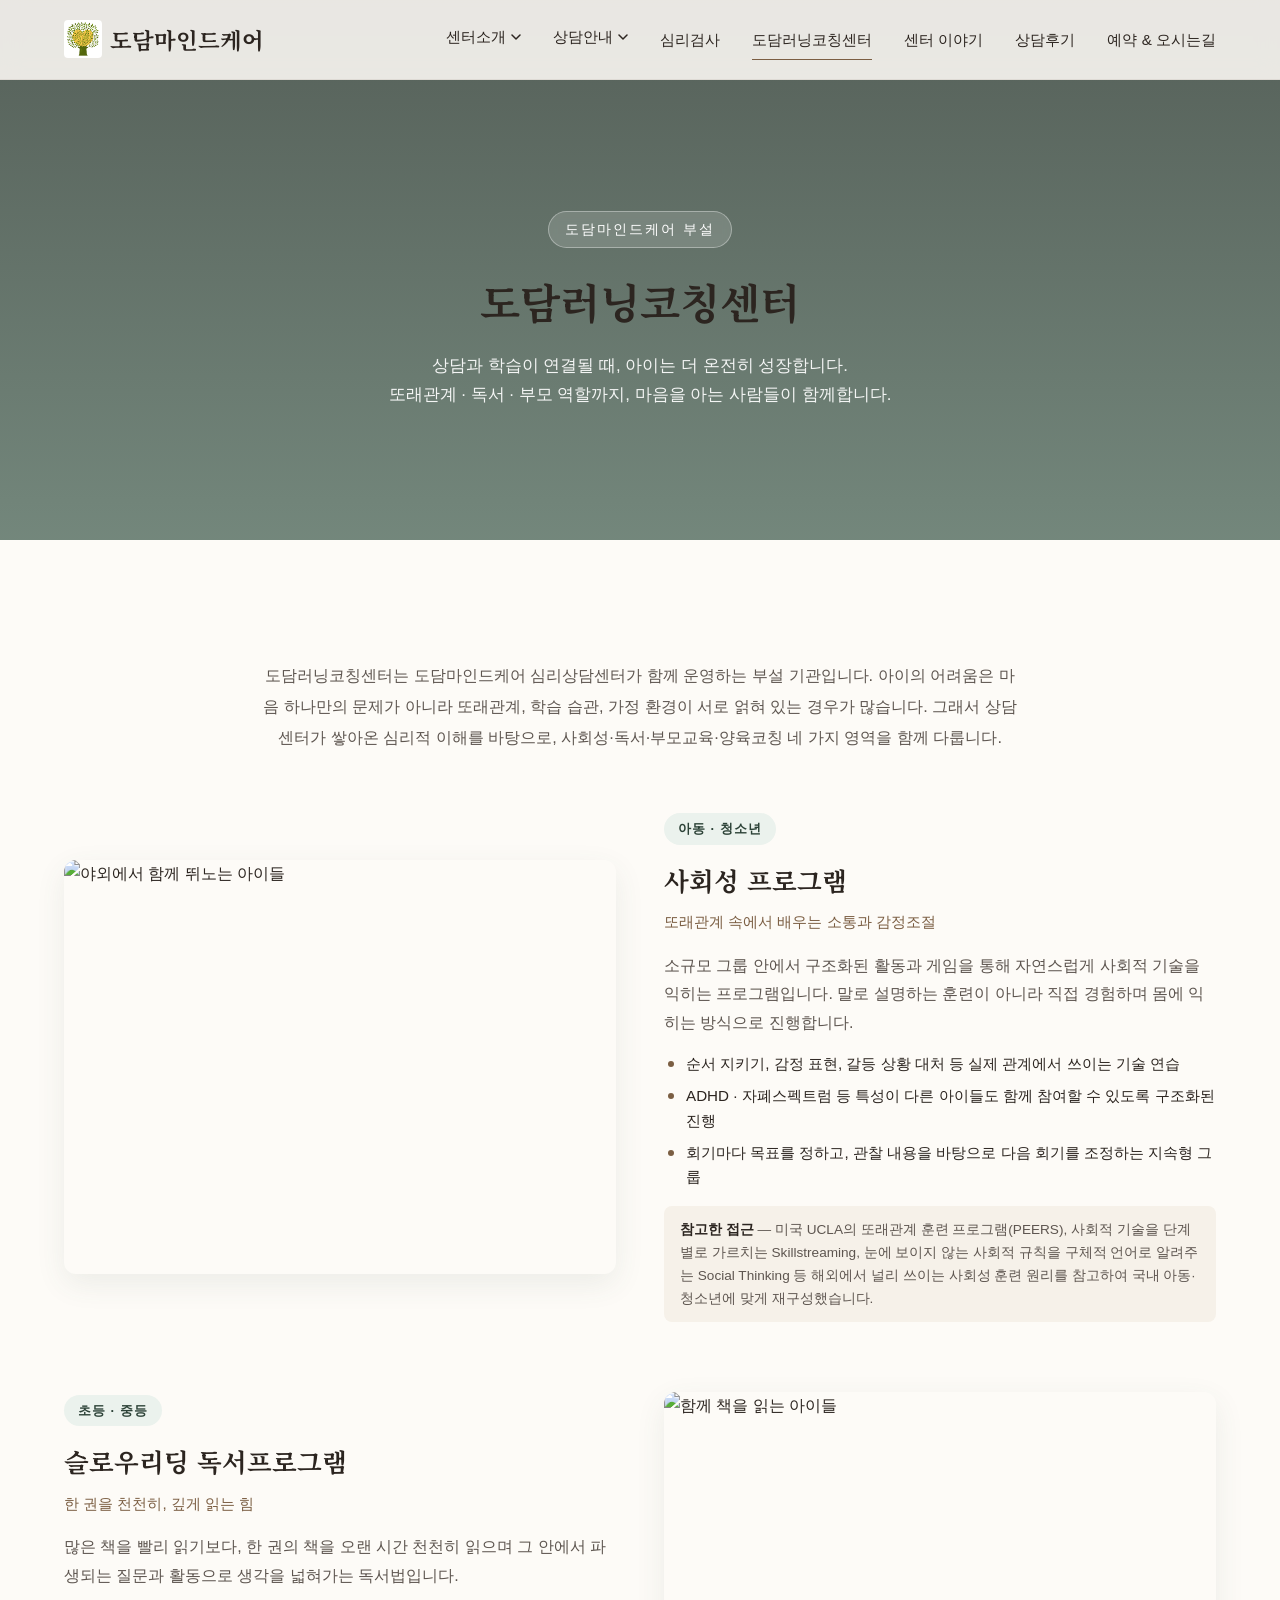
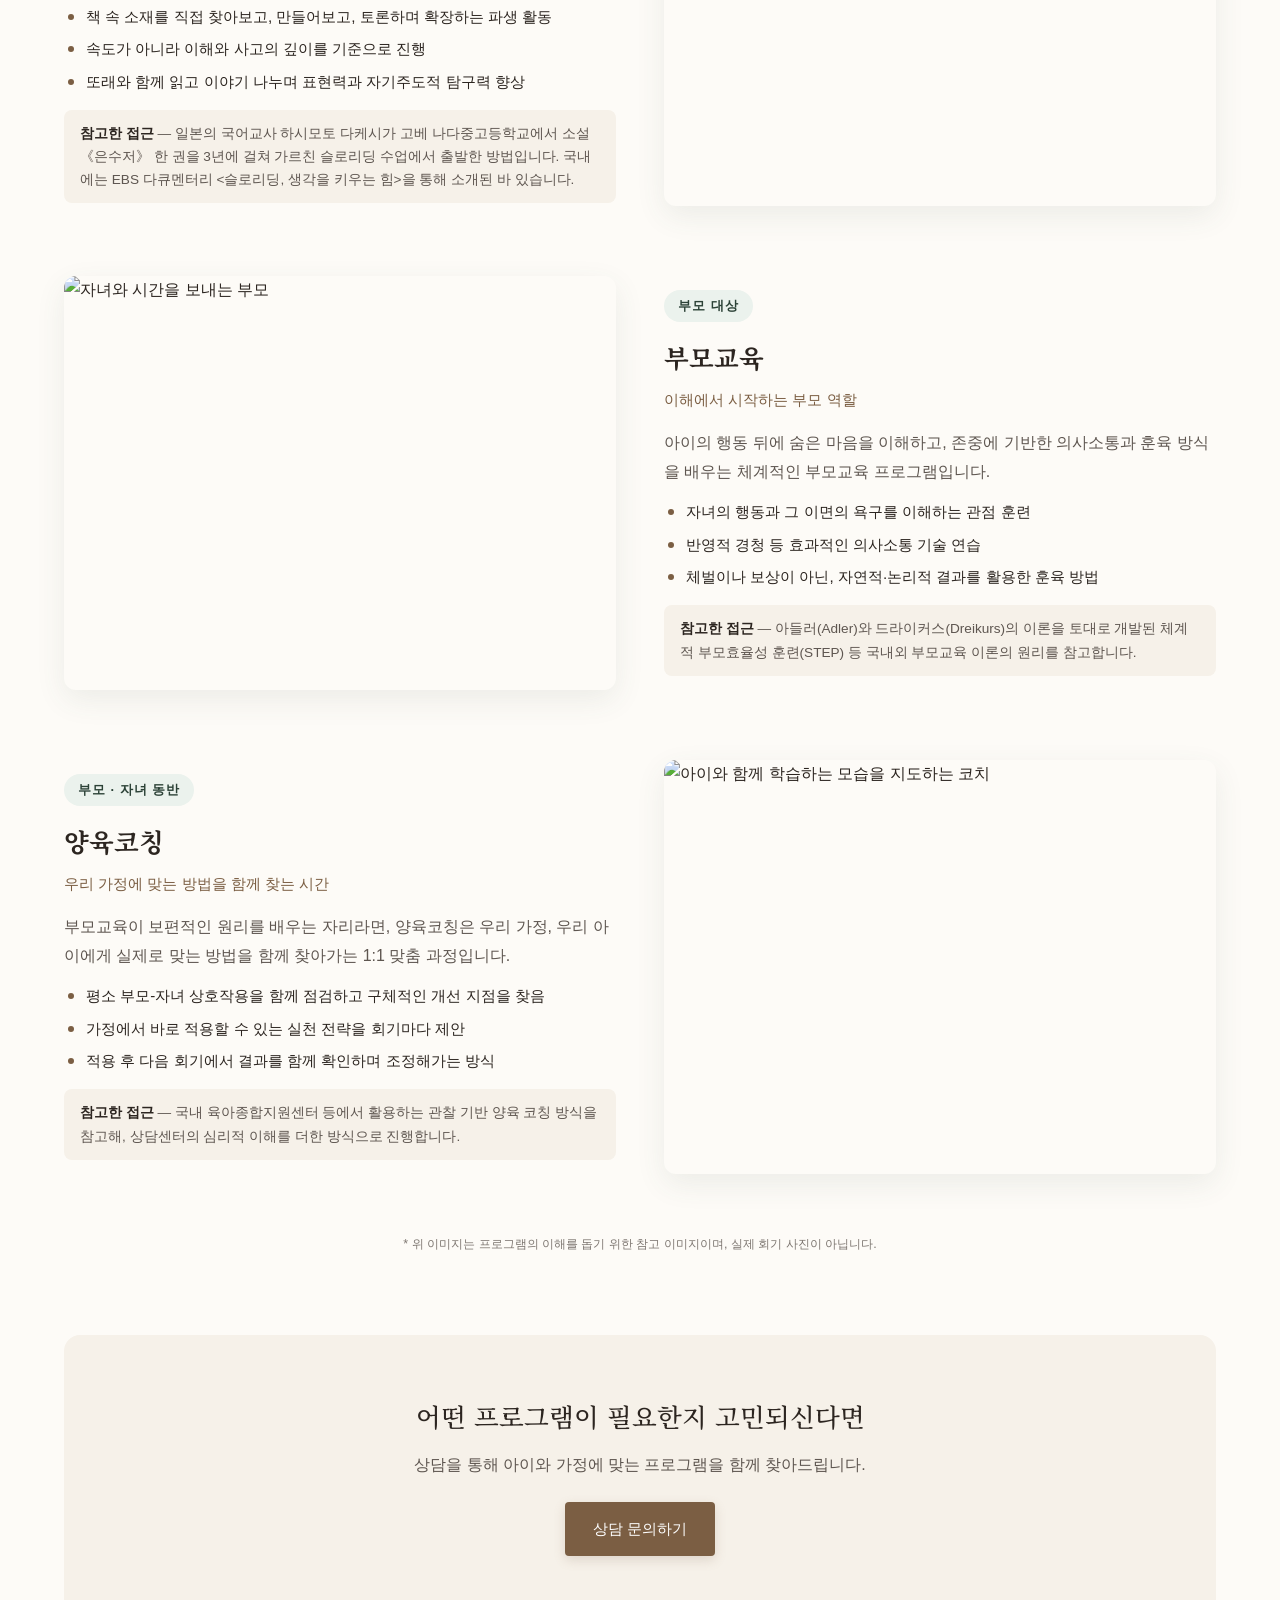
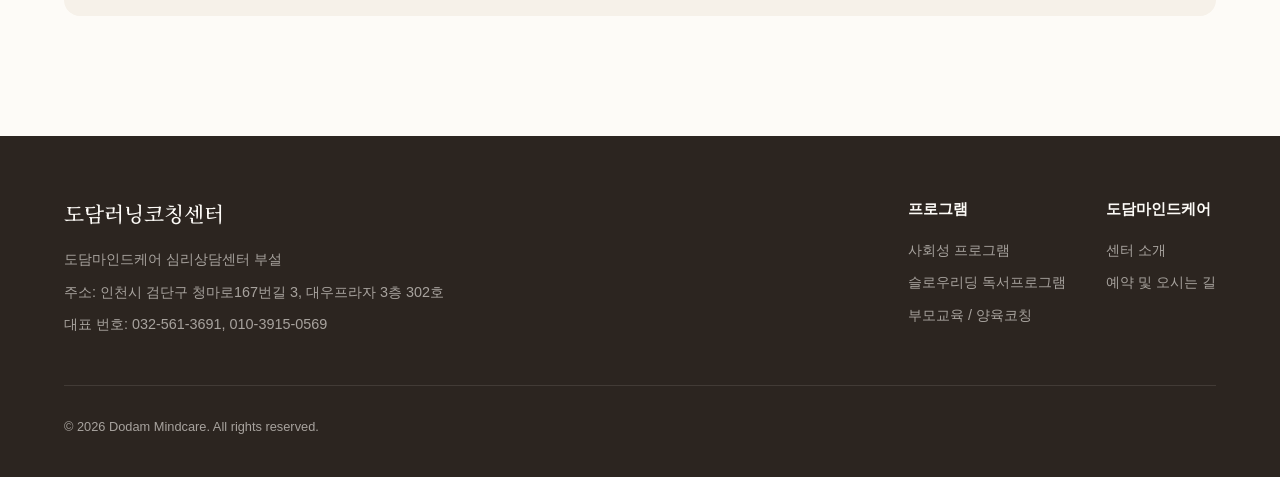
==== commit 0f4ef683: "Add "센터 이야기" section with 7 more migrated blog posts Categorized per owner's direction into 원장 에세이 /" ====
--- a/learning-coaching/index.html
+++ b/learning-coaching/index.html
@@ -221,6 +221,7 @@
         </div>
         <a href="../index.html#test" class="nav-link">심리검사</a>
         <a href="index.html" class="nav-link active">도담러닝코칭센터</a>
+        <a href="../stories/index.html" class="nav-link">센터 이야기</a>
         <a href="../index.html#reviews" class="nav-link">상담후기</a>
         <a href="../index.html#contact" class="nav-link">예약 & 오시는길</a>
       </nav>
